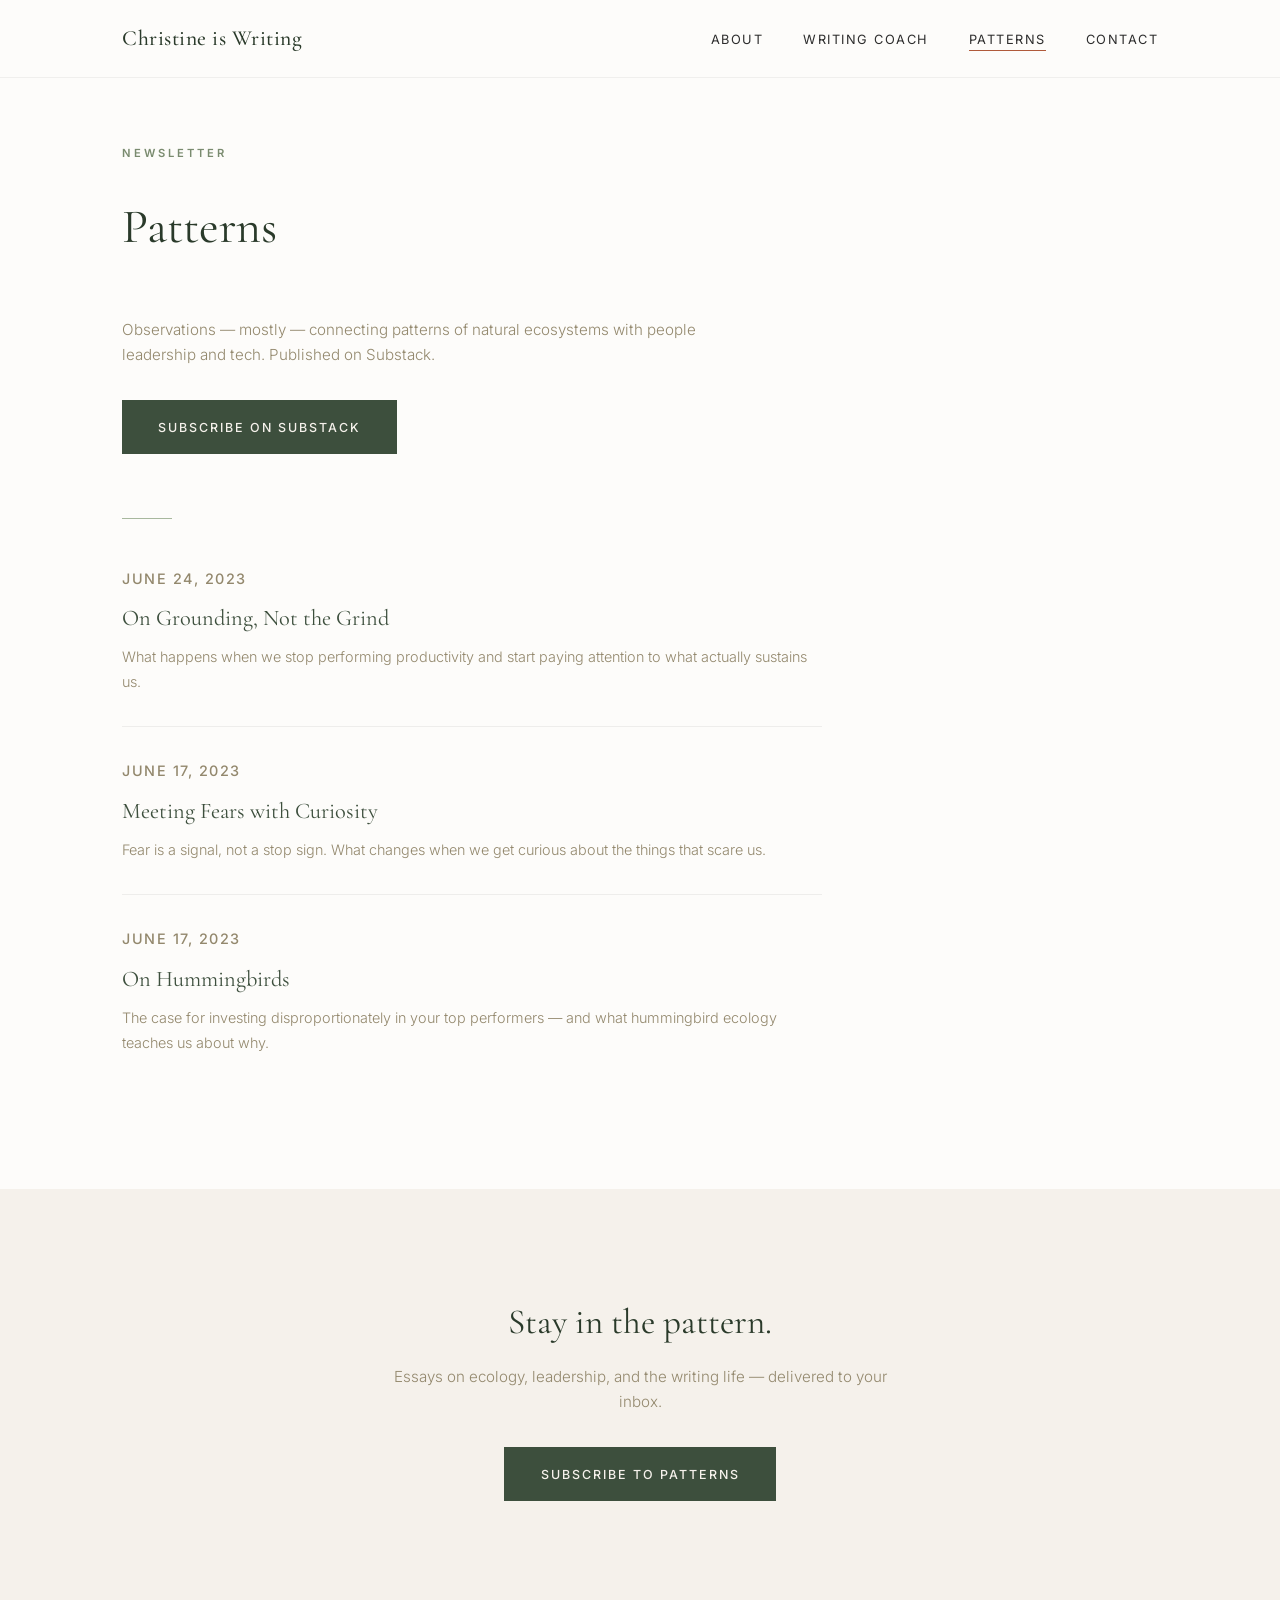
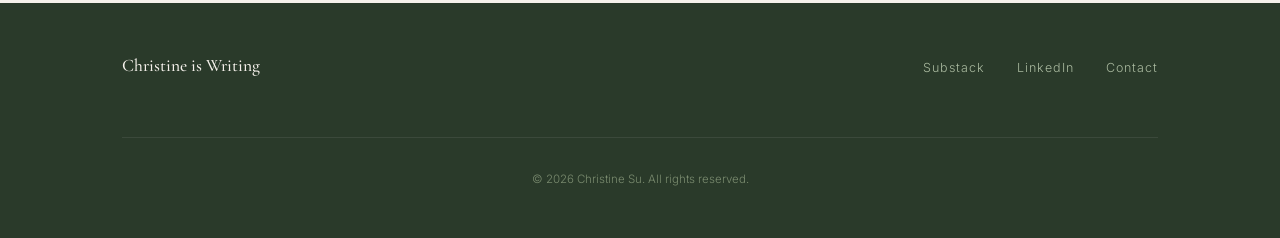
==== patterns.html @ d42e69e0 "Initial site build — christineiswriting.com Professional writing brand site with portfolio, Substack" ====
<!DOCTYPE html>
<html lang="en">
<head>
  <meta charset="UTF-8">
  <meta name="viewport" content="width=device-width, initial-scale=1.0">
  <title>Patterns — Christine Su</title>
  <meta name="description" content="Observations connecting patterns of natural ecosystems with people leadership and tech.">
  <link rel="stylesheet" href="css/style.css">
</head>
<body>

  <header>
    <nav>
      <a href="index.html" class="nav-logo">Christine is Writing</a>
      <button class="nav-toggle" aria-label="Toggle navigation" onclick="document.querySelector('.nav-links').classList.toggle('active')">
        <span></span><span></span><span></span>
      </button>
      <ul class="nav-links">
        <li><a href="about.html">About</a></li>
        <li><a href="writing-coach.html">Writing Coach</a></li>
        <li><a href="patterns.html" class="active">Patterns</a></li>
        <li><a href="contact.html">Contact</a></li>
      </ul>
    </nav>
  </header>

  <section class="page-header">
    <div class="container">
      <p class="section-label">Newsletter</p>
      <h1>Patterns</h1>
    </div>
  </section>

  <section class="patterns section-pad" style="padding-top: 0;">
    <div class="container">
      <div class="patterns-intro">
        <p style="font-size: 0.95rem; color: var(--taupe); margin-bottom: 2rem;">
          Observations — mostly — connecting patterns of natural ecosystems with people leadership and tech. Published on Substack.
        </p>
        <a href="https://christinesu.substack.com/" class="btn btn-primary" target="_blank" rel="noopener">Subscribe on Substack</a>
      </div>

      <div style="margin-top: 4rem;">
        <div class="divider" style="margin: 0 0 3rem 0;"></div>

        <div class="patterns-list">
          <article class="pattern-item">
            <p class="pattern-date">June 24, 2023</p>
            <h3><a href="https://christinesu.substack.com/p/on-grounding-not-the-grind" target="_blank" rel="noopener">On Grounding, Not the Grind</a></h3>
            <p>What happens when we stop performing productivity and start paying attention to what actually sustains us.</p>
          </article>

          <article class="pattern-item">
            <p class="pattern-date">June 17, 2023</p>
            <h3><a href="https://christinesu.substack.com/p/meeting-fears-with-curiosity" target="_blank" rel="noopener">Meeting Fears with Curiosity</a></h3>
            <p>Fear is a signal, not a stop sign. What changes when we get curious about the things that scare us.</p>
          </article>

          <article class="pattern-item">
            <p class="pattern-date">June 17, 2023</p>
            <h3><a href="https://christinesu.substack.com/p/on-hummingbirds" target="_blank" rel="noopener">On Hummingbirds</a></h3>
            <p>The case for investing disproportionately in your top performers — and what hummingbird ecology teaches us about why.</p>
          </article>
        </div>
      </div>
    </div>
  </section>

  <section class="subscribe-banner section-pad">
    <div class="container">
      <h2>Stay in the pattern.</h2>
      <p>Essays on ecology, leadership, and the writing life — delivered to your inbox.</p>
      <a href="https://christinesu.substack.com/" class="btn btn-primary" target="_blank" rel="noopener">Subscribe to Patterns</a>
    </div>
  </section>

  <footer>
    <div class="container">
      <div class="footer-inner">
        <span class="footer-logo">Christine is Writing</span>
        <ul class="footer-links">
          <li><a href="https://christinesu.substack.com/" target="_blank" rel="noopener">Substack</a></li>
          <li><a href="https://www.linkedin.com/in/christinesu/" target="_blank" rel="noopener">LinkedIn</a></li>
          <li><a href="contact.html">Contact</a></li>
        </ul>
        <p class="footer-copy">&copy; 2026 Christine Su. All rights reserved.</p>
      </div>
    </div>
  </footer>

</body>
</html>
---- css/style.css ----
/* ============================================
   Christine is Writing — christineiswriting.com
   Design: Warm earthy palette, generous whitespace,
   inspired by Deb Liu + Writers Grotto aesthetic
   ============================================ */

/* --- Fonts --- */
@import url('https://fonts.googleapis.com/css2?family=Cormorant+Garamond:ital,wght@0,400;0,500;0,600;1,400;1,500&family=Inter:wght@300;400;500;600&display=swap');

/* --- Reset & Base --- */
*, *::before, *::after {
  box-sizing: border-box;
  margin: 0;
  padding: 0;
}

:root {
  --forest: #3D4F3D;
  --forest-deep: #2A3A2A;
  --sage: #7A8B6F;
  --sage-light: #A8B89E;
  --cream: #F5F1EB;
  --cream-warm: #EDE7DD;
  --taupe: #93886D;
  --rust: #B05A3A;
  --rust-soft: #C4755A;
  --bark: #5C4A3A;
  --charcoal: #2D2D2D;
  --white: #FDFCFA;

  --font-serif: 'Cormorant Garamond', Georgia, serif;
  --font-sans: 'Inter', -apple-system, BlinkMacSystemFont, sans-serif;

  --max-width: 1100px;
  --section-pad: clamp(4rem, 8vw, 7rem);
}

html {
  scroll-behavior: smooth;
  font-size: 16px;
}

body {
  font-family: var(--font-sans);
  font-weight: 300;
  color: var(--charcoal);
  background: var(--white);
  line-height: 1.7;
  -webkit-font-smoothing: antialiased;
}

img {
  max-width: 100%;
  display: block;
}

a {
  color: var(--forest);
  text-decoration: none;
  transition: color 0.2s ease;
}

a:hover {
  color: var(--rust);
}

/* --- Utility --- */
.container {
  max-width: var(--max-width);
  margin: 0 auto;
  padding: 0 2rem;
}

.section-label {
  font-family: var(--font-sans);
  font-size: 0.7rem;
  font-weight: 600;
  letter-spacing: 3px;
  text-transform: uppercase;
  color: var(--sage);
  margin-bottom: 1.5rem;
}

.section-pad {
  padding: var(--section-pad) 0;
}

/* --- Header / Nav --- */
header {
  position: fixed;
  top: 0;
  left: 0;
  right: 0;
  z-index: 100;
  background: rgba(253, 252, 250, 0.95);
  backdrop-filter: blur(10px);
  border-bottom: 1px solid rgba(0,0,0,0.05);
}

nav {
  max-width: var(--max-width);
  margin: 0 auto;
  padding: 1.25rem 2rem;
  display: flex;
  justify-content: space-between;
  align-items: center;
}

.nav-logo {
  font-family: var(--font-serif);
  font-size: 1.35rem;
  font-weight: 500;
  color: var(--forest-deep);
  letter-spacing: 0.5px;
}

.nav-links {
  display: flex;
  gap: 2.5rem;
  list-style: none;
}

.nav-links a {
  font-size: 0.8rem;
  font-weight: 400;
  letter-spacing: 1.5px;
  text-transform: uppercase;
  color: var(--charcoal);
  position: relative;
}

.nav-links a::after {
  content: '';
  position: absolute;
  bottom: -4px;
  left: 0;
  width: 0;
  height: 1px;
  background: var(--rust);
  transition: width 0.3s ease;
}

.nav-links a:hover::after,
.nav-links a.active::after {
  width: 100%;
}

.nav-links a:hover {
  color: var(--forest);
}

/* Mobile nav toggle */
.nav-toggle {
  display: none;
  background: none;
  border: none;
  cursor: pointer;
  padding: 0.5rem;
}

.nav-toggle span {
  display: block;
  width: 22px;
  height: 1.5px;
  background: var(--charcoal);
  margin: 5px 0;
  transition: 0.3s;
}

/* --- Hero --- */
.hero {
  padding-top: 10rem;
  padding-bottom: var(--section-pad);
  background: var(--white);
}

.hero-inner {
  max-width: 800px;
}

.hero-tagline {
  font-family: var(--font-serif);
  font-size: clamp(2.4rem, 5vw, 3.6rem);
  font-weight: 400;
  line-height: 1.25;
  color: var(--forest-deep);
  margin-bottom: 2rem;
}

.hero-tagline em {
  font-style: italic;
  color: var(--rust);
}

.hero-sub {
  font-size: 1.1rem;
  font-weight: 300;
  color: var(--taupe);
  max-width: 560px;
  line-height: 1.8;
  margin-bottom: 2.5rem;
}

.hero-cta {
  display: inline-flex;
  gap: 1.5rem;
  flex-wrap: wrap;
}

.btn {
  display: inline-block;
  font-family: var(--font-sans);
  font-size: 0.78rem;
  font-weight: 500;
  letter-spacing: 2px;
  text-transform: uppercase;
  padding: 0.95rem 2.2rem;
  border: 1px solid;
  transition: all 0.3s ease;
  cursor: pointer;
}

.btn-primary {
  background: var(--forest);
  color: var(--cream);
  border-color: var(--forest);
}

.btn-primary:hover {
  background: var(--forest-deep);
  color: var(--cream);
  border-color: var(--forest-deep);
}

.btn-outline {
  background: transparent;
  color: var(--forest);
  border-color: var(--sage-light);
}

.btn-outline:hover {
  border-color: var(--forest);
  color: var(--forest);
}

/* --- Divider line --- */
.divider {
  width: 50px;
  height: 1px;
  background: var(--sage-light);
  margin: 0 auto;
}

/* --- About Section (Home preview) --- */
.about-preview {
  background: var(--cream);
}

.about-grid {
  display: grid;
  grid-template-columns: 1fr 1.4fr;
  gap: 4rem;
  align-items: center;
}

.about-photo {
  aspect-ratio: 3/4;
  background: var(--cream-warm);
  border: 1px solid rgba(0,0,0,0.05);
  display: flex;
  align-items: center;
  justify-content: center;
  color: var(--taupe);
  font-size: 0.85rem;
  font-style: italic;
}

.about-photo img {
  width: 100%;
  height: 100%;
  object-fit: cover;
}

.about-text h2 {
  font-family: var(--font-serif);
  font-size: clamp(1.8rem, 3vw, 2.4rem);
  font-weight: 400;
  color: var(--forest-deep);
  margin-bottom: 1.5rem;
  line-height: 1.3;
}

.about-text p {
  color: var(--charcoal);
  margin-bottom: 1.2rem;
  font-size: 0.95rem;
}

.about-text .read-more {
  display: inline-block;
  margin-top: 1rem;
  font-size: 0.78rem;
  font-weight: 500;
  letter-spacing: 2px;
  text-transform: uppercase;
  color: var(--rust);
  border-bottom: 1px solid var(--rust-soft);
  padding-bottom: 2px;
}

.about-text .read-more:hover {
  color: var(--forest);
  border-color: var(--forest);
}

/* --- Featured Work / Writing Coach --- */
.featured {
  background: var(--forest-deep);
  color: var(--cream);
}

.featured .section-label {
  color: var(--sage-light);
}

.featured-grid {
  display: grid;
  grid-template-columns: 1fr 1fr;
  gap: 3rem;
}

.featured-card {
  background: rgba(255,255,255,0.04);
  border: 1px solid rgba(255,255,255,0.08);
  padding: 2.5rem;
  transition: border-color 0.3s ease;
}

.featured-card:hover {
  border-color: rgba(255,255,255,0.2);
}

.featured-card .card-label {
  font-size: 0.65rem;
  font-weight: 600;
  letter-spacing: 2.5px;
  text-transform: uppercase;
  color: var(--rust-soft);
  margin-bottom: 1rem;
}

.featured-card h3 {
  font-family: var(--font-serif);
  font-size: 1.6rem;
  font-weight: 400;
  margin-bottom: 1rem;
  color: var(--cream);
}

.featured-card p {
  font-size: 0.9rem;
  color: var(--sage-light);
  line-height: 1.7;
  margin-bottom: 1.5rem;
}

.featured-card .card-link {
  font-size: 0.75rem;
  font-weight: 500;
  letter-spacing: 2px;
  text-transform: uppercase;
  color: var(--cream);
  border-bottom: 1px solid var(--sage);
  padding-bottom: 2px;
}

.featured-card .card-link:hover {
  color: var(--rust-soft);
  border-color: var(--rust-soft);
}

/* --- Patterns / Substack Section --- */
.patterns {
  background: var(--white);
}

.patterns-intro {
  max-width: 600px;
  margin-bottom: 3rem;
}

.patterns-intro h2 {
  font-family: var(--font-serif);
  font-size: clamp(1.8rem, 3vw, 2.4rem);
  font-weight: 400;
  color: var(--forest-deep);
  margin-bottom: 1rem;
}

.patterns-intro p {
  font-size: 0.95rem;
  color: var(--taupe);
}

.patterns-list {
  display: grid;
  gap: 2rem;
  max-width: 700px;
}

.pattern-item {
  padding-bottom: 2rem;
  border-bottom: 1px solid rgba(0,0,0,0.06);
}

.pattern-item:last-child {
  border-bottom: none;
}

.pattern-date {
  font-size: 0.72rem;
  font-weight: 500;
  letter-spacing: 1.5px;
  text-transform: uppercase;
  color: var(--sage);
  margin-bottom: 0.5rem;
}

.pattern-item h3 {
  font-family: var(--font-serif);
  font-size: 1.4rem;
  font-weight: 400;
  color: var(--forest-deep);
  margin-bottom: 0.5rem;
}

.pattern-item h3 a:hover {
  color: var(--rust);
}

.pattern-item p {
  font-size: 0.9rem;
  color: var(--taupe);
}

.patterns-cta {
  margin-top: 3rem;
}

/* --- Subscribe Banner --- */
.subscribe-banner {
  background: var(--cream);
  text-align: center;
}

.subscribe-banner h2 {
  font-family: var(--font-serif);
  font-size: clamp(1.6rem, 3vw, 2.2rem);
  font-weight: 400;
  color: var(--forest-deep);
  margin-bottom: 0.75rem;
}

.subscribe-banner p {
  font-size: 0.95rem;
  color: var(--taupe);
  margin-bottom: 2rem;
  max-width: 500px;
  margin-left: auto;
  margin-right: auto;
}

/* --- Footer --- */
footer {
  background: var(--forest-deep);
  color: var(--sage-light);
  padding: 3rem 0;
}

.footer-inner {
  display: flex;
  justify-content: space-between;
  align-items: center;
  flex-wrap: wrap;
  gap: 1.5rem;
}

.footer-logo {
  font-family: var(--font-serif);
  font-size: 1.1rem;
  font-weight: 500;
  color: var(--cream);
}

.footer-links {
  display: flex;
  gap: 2rem;
  list-style: none;
}

.footer-links a {
  font-size: 0.78rem;
  letter-spacing: 1px;
  color: var(--sage-light);
}

.footer-links a:hover {
  color: var(--cream);
}

.footer-copy {
  width: 100%;
  text-align: center;
  font-size: 0.72rem;
  color: var(--sage);
  margin-top: 2rem;
  padding-top: 2rem;
  border-top: 1px solid rgba(255,255,255,0.08);
}

/* --- About Page --- */
.page-header {
  padding-top: 9rem;
  padding-bottom: 3rem;
}

.page-header h1 {
  font-family: var(--font-serif);
  font-size: clamp(2rem, 4vw, 3rem);
  font-weight: 400;
  color: var(--forest-deep);
}

.about-full {
  background: var(--white);
}

.about-full-grid {
  display: grid;
  grid-template-columns: 1fr 1.6fr;
  gap: 4rem;
  align-items: start;
}

.about-sidebar {
  position: sticky;
  top: 6rem;
}

.about-body h2 {
  font-family: var(--font-serif);
  font-size: 1.6rem;
  font-weight: 400;
  color: var(--forest-deep);
  margin-top: 2.5rem;
  margin-bottom: 1rem;
}

.about-body h2:first-child {
  margin-top: 0;
}

.about-body p {
  font-size: 0.95rem;
  margin-bottom: 1.2rem;
  color: var(--charcoal);
}

/* --- Writing Coach Page --- */
.coach-hero {
  padding-top: 9rem;
  padding-bottom: var(--section-pad);
  background: var(--cream);
}

.coach-hero h1 {
  font-family: var(--font-serif);
  font-size: clamp(2.2rem, 4.5vw, 3.2rem);
  font-weight: 400;
  color: var(--forest-deep);
  max-width: 700px;
  margin-bottom: 1.5rem;
  line-height: 1.25;
}

.coach-hero .hero-sub {
  max-width: 600px;
}

.tiers {
  background: var(--white);
}

.tiers-grid {
  display: grid;
  grid-template-columns: 1fr 1fr;
  gap: 2.5rem;
  max-width: 900px;
}

.tier-card {
  border: 1px solid rgba(0,0,0,0.08);
  padding: 2.5rem;
}

.tier-card.highlighted {
  border-color: var(--forest);
  position: relative;
}

.tier-card.highlighted::before {
  content: 'MOST POPULAR';
  position: absolute;
  top: -0.6rem;
  left: 2rem;
  background: var(--forest);
  color: var(--cream);
  font-size: 0.6rem;
  font-weight: 600;
  letter-spacing: 2px;
  padding: 0.25rem 0.75rem;
}

.tier-card h3 {
  font-family: var(--font-serif);
  font-size: 1.5rem;
  font-weight: 500;
  color: var(--forest-deep);
  margin-bottom: 0.5rem;
}

.tier-price {
  font-size: 0.85rem;
  color: var(--sage);
  margin-bottom: 1.5rem;
}

.tier-card ul {
  list-style: none;
  margin-bottom: 2rem;
}

.tier-card li {
  font-size: 0.88rem;
  color: var(--charcoal);
  padding: 0.4rem 0;
  padding-left: 1.2rem;
  position: relative;
}

.tier-card li::before {
  content: '—';
  position: absolute;
  left: 0;
  color: var(--sage);
}

/* --- Contact Page --- */
.contact-content {
  max-width: 600px;
}

.contact-content p {
  font-size: 0.95rem;
  color: var(--charcoal);
  margin-bottom: 1.5rem;
}

.contact-links {
  list-style: none;
  margin-top: 2rem;
}

.contact-links li {
  padding: 1rem 0;
  border-bottom: 1px solid rgba(0,0,0,0.06);
}

.contact-links a {
  font-size: 0.95rem;
  font-weight: 400;
  display: flex;
  justify-content: space-between;
  align-items: center;
}

.contact-links .link-label {
  font-size: 0.7rem;
  font-weight: 500;
  letter-spacing: 2px;
  text-transform: uppercase;
  color: var(--sage);
}

/* --- Contact Form --- */
.contact-form {
  margin-top: 2.5rem;
}

.form-group {
  margin-bottom: 1.5rem;
}

.form-group label {
  display: block;
  font-size: 0.7rem;
  font-weight: 600;
  letter-spacing: 2px;
  text-transform: uppercase;
  color: var(--sage);
  margin-bottom: 0.5rem;
}

.form-group input,
.form-group select,
.form-group textarea {
  width: 100%;
  font-family: var(--font-sans);
  font-size: 0.95rem;
  font-weight: 300;
  color: var(--charcoal);
  background: var(--white);
  border: 1px solid rgba(0,0,0,0.1);
  padding: 0.85rem 1rem;
  transition: border-color 0.2s ease;
  -webkit-appearance: none;
  border-radius: 0;
}

.form-group input:focus,
.form-group select:focus,
.form-group textarea:focus {
  outline: none;
  border-color: var(--forest);
}

.form-group input::placeholder,
.form-group textarea::placeholder {
  color: var(--sage-light);
  font-weight: 300;
}

.form-group select {
  cursor: pointer;
  background-image: url("data:image/svg+xml,%3Csvg xmlns='http://www.w3.org/2000/svg' width='12' height='8'%3E%3Cpath d='M1 1l5 5 5-5' stroke='%237A8B6F' fill='none' stroke-width='1.5'/%3E%3C/svg%3E");
  background-repeat: no-repeat;
  background-position: right 1rem center;
  padding-right: 2.5rem;
}

.form-group textarea {
  resize: vertical;
  min-height: 120px;
  line-height: 1.6;
}

.contact-form .btn {
  margin-top: 0.5rem;
}

/* --- Thank You Page --- */
.thank-you {
  min-height: 60vh;
  display: flex;
  align-items: center;
}

.thank-you h1 {
  font-family: var(--font-serif);
  font-size: clamp(2rem, 4vw, 3rem);
  font-weight: 400;
  color: var(--forest-deep);
  margin-bottom: 1rem;
}

.thank-you p {
  font-size: 0.95rem;
  color: var(--taupe);
  margin-bottom: 2rem;
  max-width: 500px;
}

/* --- Responsive --- */
@media (max-width: 768px) {
  .nav-links {
    display: none;
    position: absolute;
    top: 100%;
    left: 0;
    right: 0;
    background: var(--white);
    flex-direction: column;
    padding: 2rem;
    gap: 1.5rem;
    border-bottom: 1px solid rgba(0,0,0,0.05);
  }

  .nav-links.active {
    display: flex;
  }

  .nav-toggle {
    display: block;
  }

  .about-grid,
  .about-full-grid {
    grid-template-columns: 1fr;
    gap: 2rem;
  }

  .about-photo {
    max-width: 300px;
    aspect-ratio: 1;
  }

  .about-sidebar {
    position: static;
  }

  .featured-grid,
  .tiers-grid {
    grid-template-columns: 1fr;
  }

  .hero {
    padding-top: 8rem;
  }

  .footer-inner {
    flex-direction: column;
    text-align: center;
  }
}
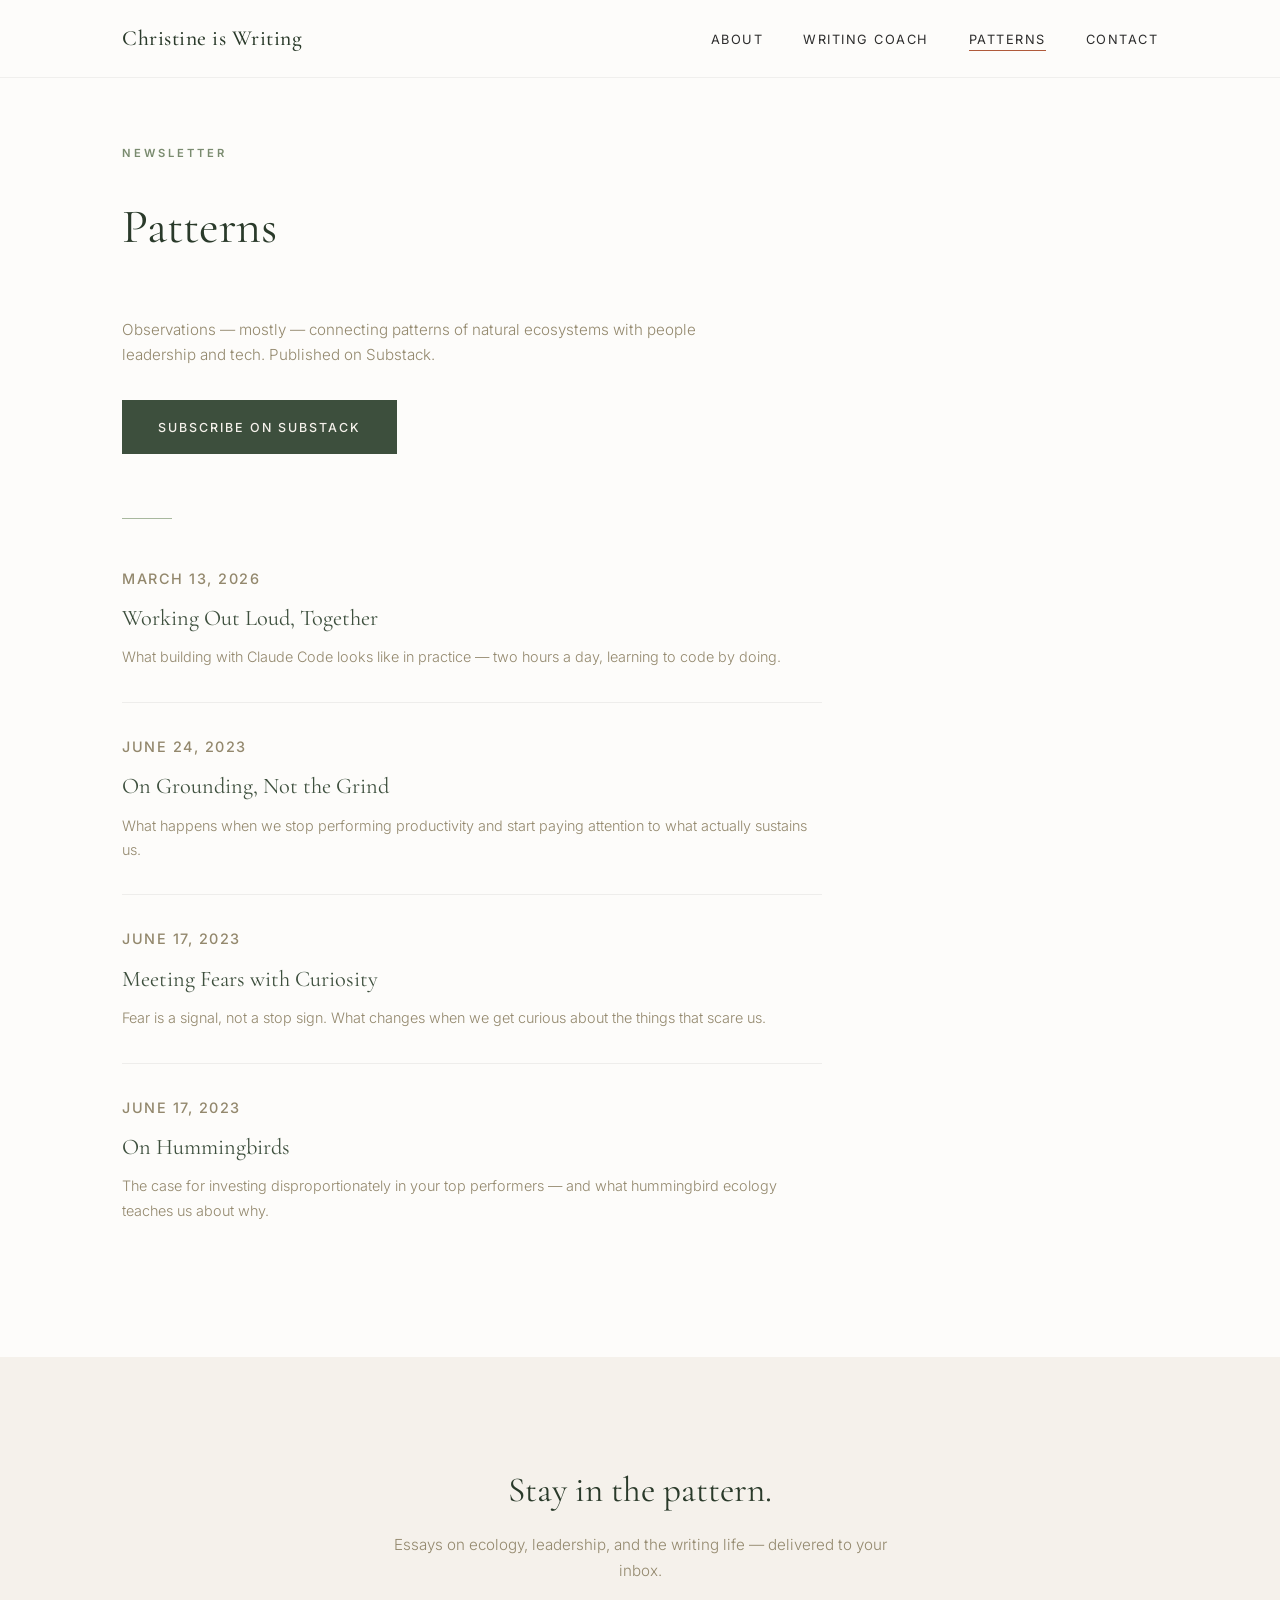
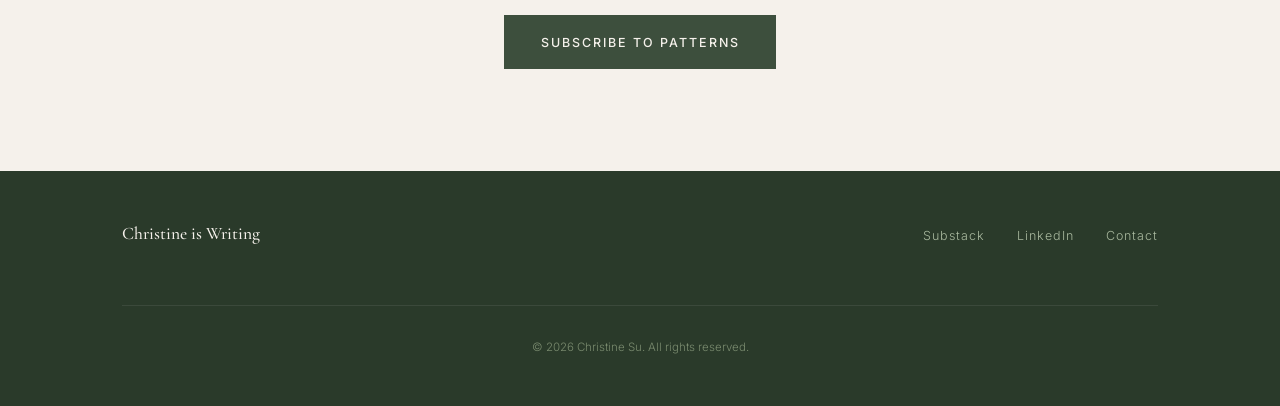
==== commit 1b6be639: "Add latest Substack article (Working Out Loud) to Patterns page Co-Authored-By: Claude Opus 4.6 (1M " ====
--- a/patterns.html
+++ b/patterns.html
@@ -45,6 +45,12 @@
 
         <div class="patterns-list">
           <article class="pattern-item">
+            <p class="pattern-date">March 13, 2026</p>
+            <h3><a href="https://christinesu.substack.com/p/working-out-loud" target="_blank" rel="noopener">Working Out Loud, Together</a></h3>
+            <p>What building with Claude Code looks like in practice — two hours a day, learning to code by doing.</p>
+          </article>
+
+          <article class="pattern-item">
             <p class="pattern-date">June 24, 2023</p>
             <h3><a href="https://christinesu.substack.com/p/on-grounding-not-the-grind" target="_blank" rel="noopener">On Grounding, Not the Grind</a></h3>
             <p>What happens when we stop performing productivity and start paying attention to what actually sustains us.</p>
